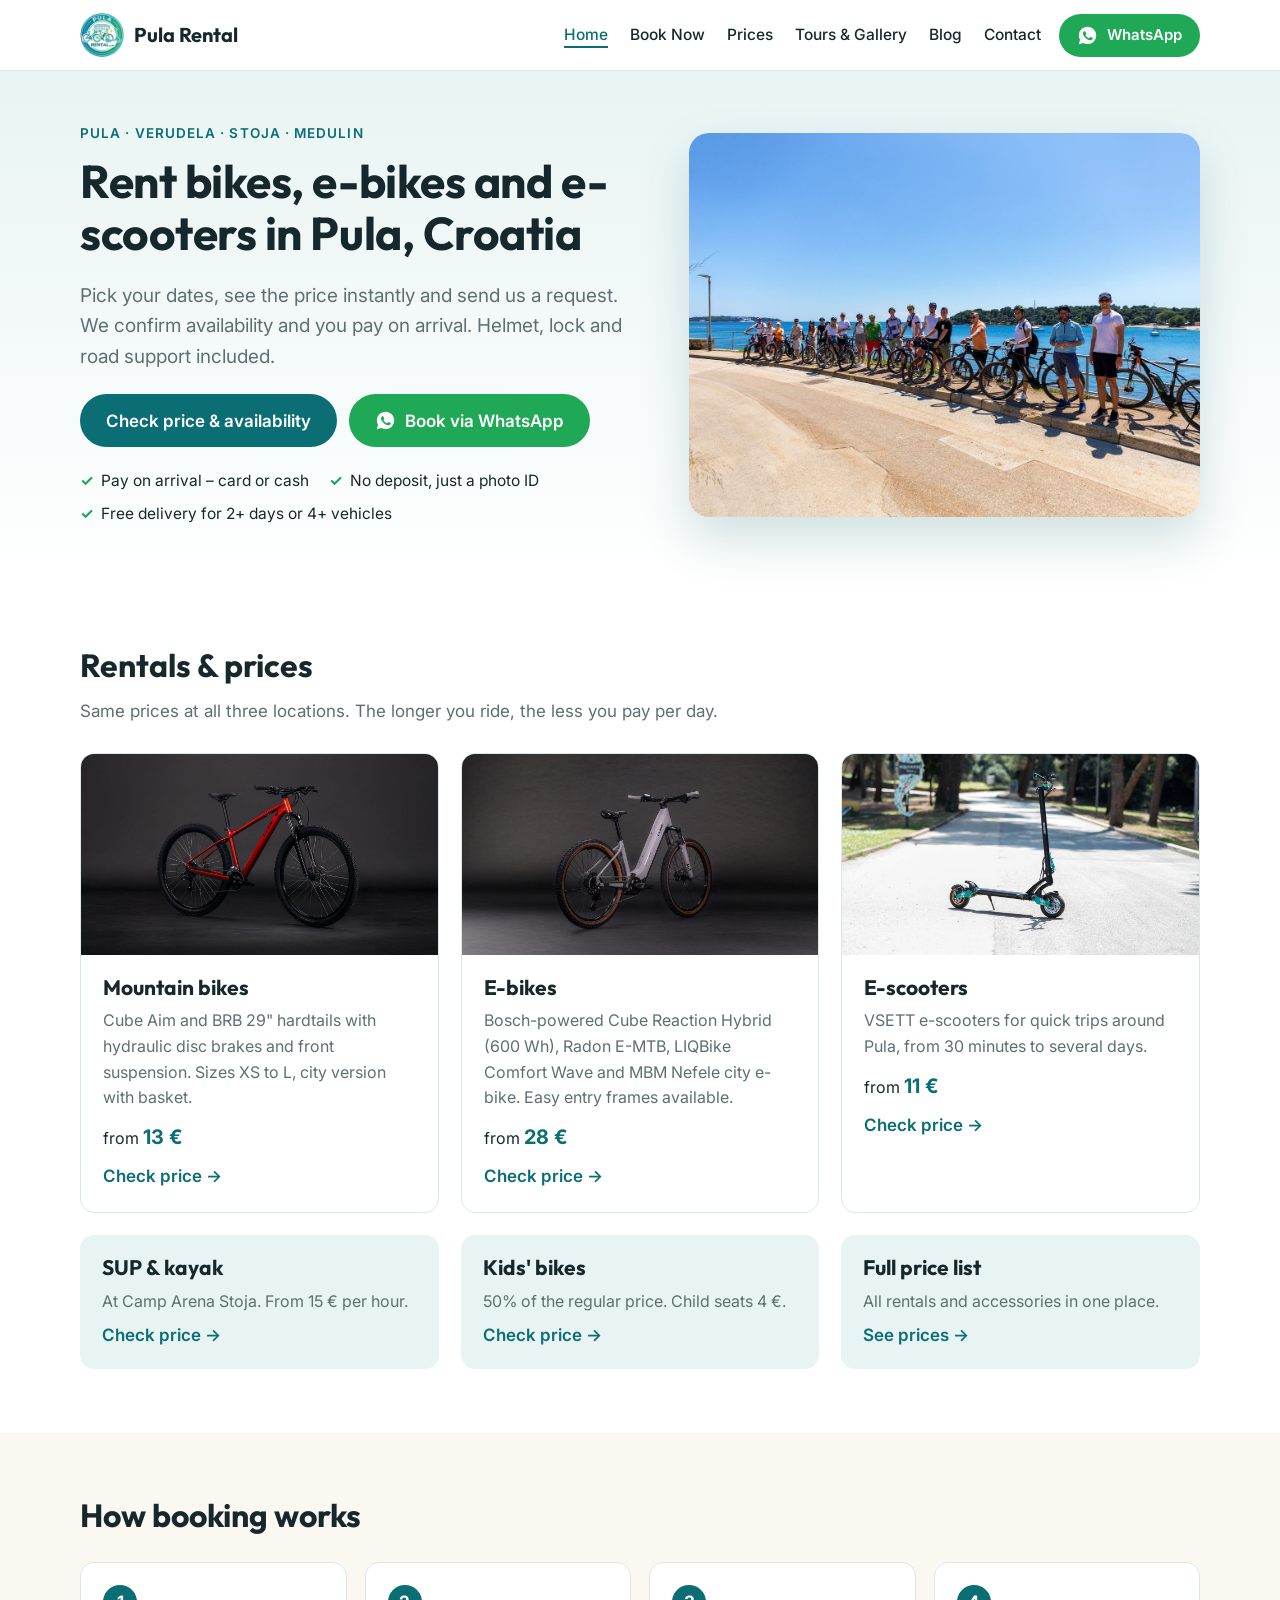
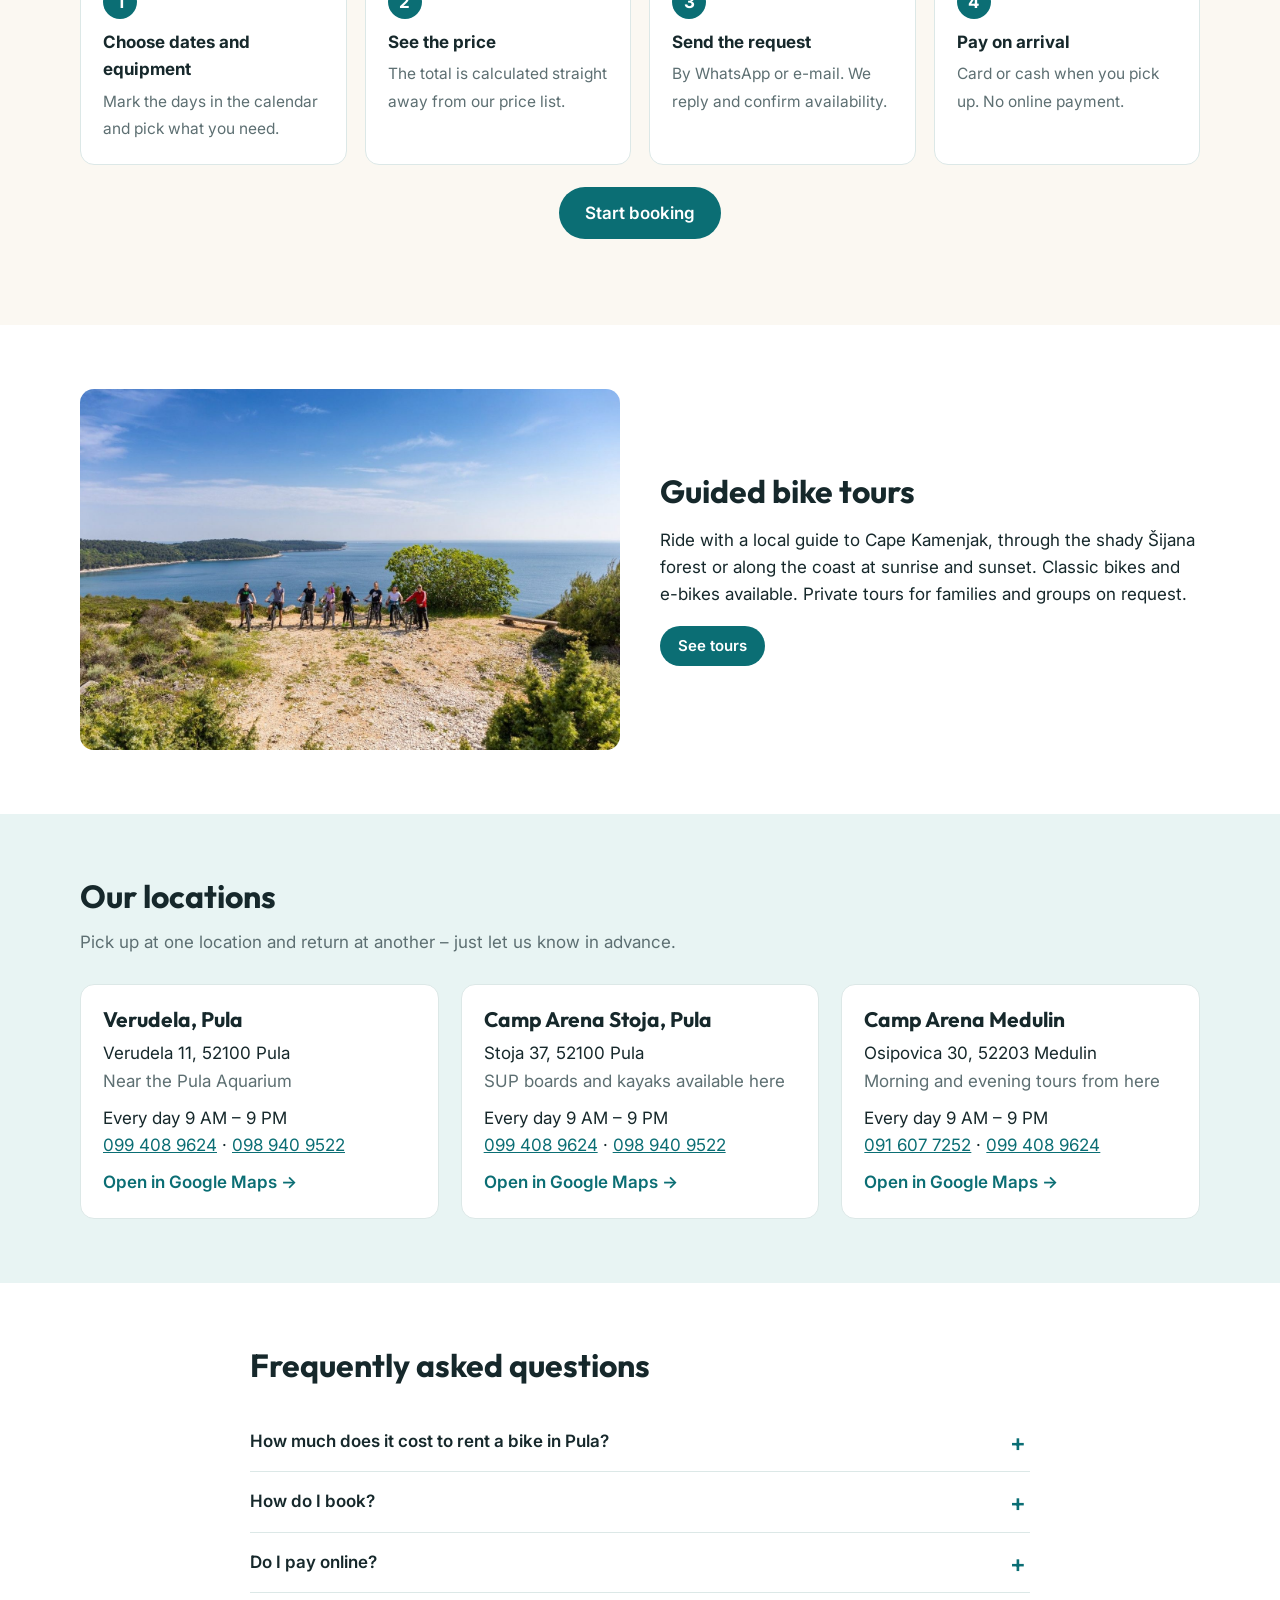
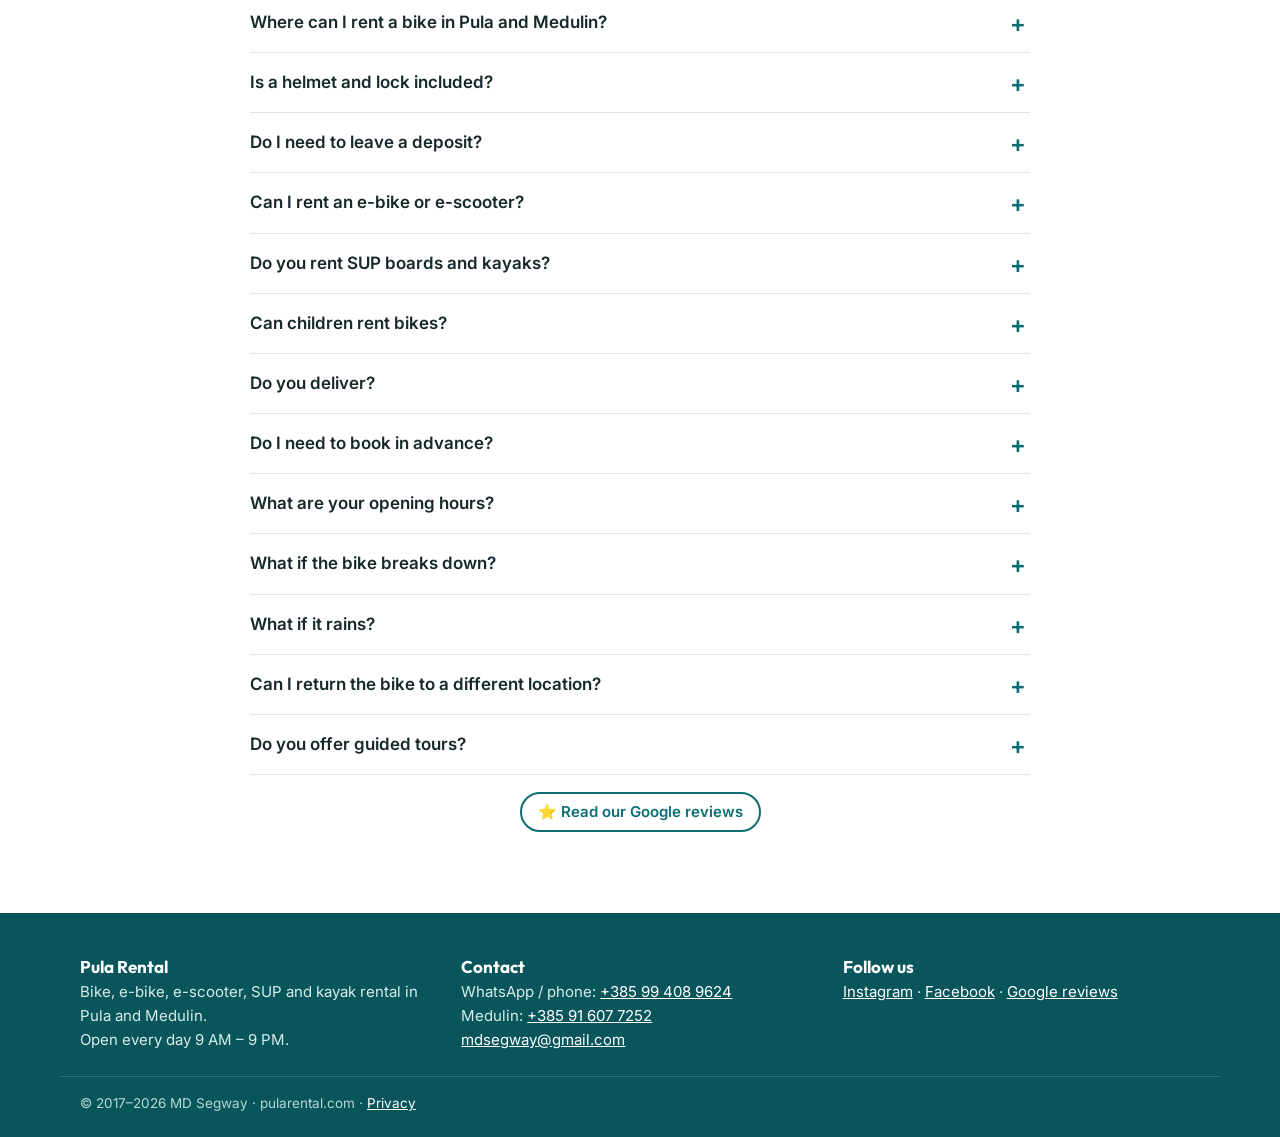
==== index.html @ 29b8f07a "Nova statična stranica pularental.com s kalendarom i upitom za rezervaciju Co-Authored-By: Claude Op" ====
<!doctype html>
<html lang="en">
<head>
<meta charset="utf-8">
<meta name="viewport" content="width=device-width, initial-scale=1">
<title>Bike, E-Bike &amp; Scooter Rental Pula &amp; Medulin | Pula Rental</title>
<meta name="description" content="Rent bikes, e-bikes, e-scooters, SUP boards and kayaks in Pula and Medulin. Check the price online, pay on arrival. Helmet and lock included. Verudela, Camp Stoja, Camp Arena Medulin.">
<link rel="canonical" href="https://www.pularental.com/">
<meta property="og:type" content="website">
<meta property="og:title" content="Bike, E-Bike &amp; Scooter Rental Pula &amp; Medulin | Pula Rental">
<meta property="og:description" content="Rent bikes, e-bikes, e-scooters, SUP boards and kayaks in Pula and Medulin. Check the price online, pay on arrival. Helmet and lock included. Verudela, Camp Stoja, Camp Arena Medulin.">
<meta property="og:url" content="https://www.pularental.com/">
<meta property="og:image" content="https://www.pularental.com/i/og.jpg">
<meta name="theme-color" content="#0b6e74">
<link rel="icon" type="image/png" href="/favicon.png">
<link rel="apple-touch-icon" href="/apple-touch-icon.png">
<link rel="preconnect" href="https://fonts.googleapis.com">
<link rel="preconnect" href="https://fonts.gstatic.com" crossorigin>
<link href="https://fonts.googleapis.com/css2?family=Outfit:wght@500;600;700&family=Inter:wght@400;500;600&display=swap" rel="stylesheet">
<link rel="stylesheet" href="/css/site.css">
<script async src="https://www.googletagmanager.com/gtag/js?id=AW-18300638741"></script>
<script>window.dataLayer=window.dataLayer||[];function gtag(){dataLayer.push(arguments);}gtag('js',new Date());gtag('config','AW-18300638741');</script>
<script type="application/ld+json">{"@context": "https://schema.org", "@graph": [{"@type": "Organization", "@id": "https://www.pularental.com/#org", "name": "Pula Rental (MD Segway)", "url": "https://www.pularental.com/", "logo": "https://www.pularental.com/i/logo.png", "email": "mdsegway@gmail.com", "telephone": "+385994089624", "sameAs": ["https://www.instagram.com/mdsegway", "https://www.facebook.com/share/1E3GsqCAwR/"]}, {"@type": "BikeStore", "@id": "https://www.pularental.com/#verudela", "name": "Pula Rental – Verudela, Pula", "url": "https://www.pularental.com/contact", "image": "https://www.pularental.com/i/hero.jpg", "telephone": "+385994089624", "email": "mdsegway@gmail.com", "priceRange": "€", "address": {"@type": "PostalAddress", "streetAddress": "Verudela 11", "addressLocality": "Pula", "postalCode": "52100", "addressCountry": "HR"}, "openingHoursSpecification": [{"@type": "OpeningHoursSpecification", "dayOfWeek": ["Monday", "Tuesday", "Wednesday", "Thursday", "Friday", "Saturday", "Sunday"], "opens": "09:00", "closes": "21:00"}], "parentOrganization": {"@id": "https://www.pularental.com/#org"}}, {"@type": "SportingGoodsStore", "@id": "https://www.pularental.com/#stoja", "name": "Pula Rental – Camp Arena Stoja, Pula", "url": "https://www.pularental.com/contact", "image": "https://www.pularental.com/i/hero.jpg", "telephone": "+385994089624", "email": "mdsegway@gmail.com", "priceRange": "€", "address": {"@type": "PostalAddress", "streetAddress": "Stoja 37", "addressLocality": "Pula", "postalCode": "52100", "addressCountry": "HR"}, "openingHoursSpecification": [{"@type": "OpeningHoursSpecification", "dayOfWeek": ["Monday", "Tuesday", "Wednesday", "Thursday", "Friday", "Saturday", "Sunday"], "opens": "09:00", "closes": "21:00"}], "parentOrganization": {"@id": "https://www.pularental.com/#org"}}, {"@type": "BikeStore", "@id": "https://www.pularental.com/#medulin", "name": "Pula Rental – Camp Arena Medulin", "url": "https://www.pularental.com/contact", "image": "https://www.pularental.com/i/hero.jpg", "telephone": "+385916077252", "email": "mdsegway@gmail.com", "priceRange": "€", "address": {"@type": "PostalAddress", "streetAddress": "Osipovica 30", "addressLocality": "Medulin", "postalCode": "52203", "addressCountry": "HR"}, "openingHoursSpecification": [{"@type": "OpeningHoursSpecification", "dayOfWeek": ["Monday", "Tuesday", "Wednesday", "Thursday", "Friday", "Saturday", "Sunday"], "opens": "09:00", "closes": "21:00"}], "parentOrganization": {"@id": "https://www.pularental.com/#org"}}, {"@type": "FAQPage", "mainEntity": [{"@type": "Question", "name": "How much does it cost to rent a bike in Pula?", "acceptedAnswer": {"@type": "Answer", "text": "A regular bike costs 15 € for 3 hours or 22 € for one day. Multi-day rentals are cheaper per day: 17 € per day for 2 days, 15 € per day for 3 days and 13 € per day for 4 or more days. E-bikes start at 33 € for 3 hours or 39 € per day, e-scooters at 11 € for 30 minutes or 34 € per day. Children's bikes are 50% of the regular price."}}, {"@type": "Question", "name": "How do I book?", "acceptedAnswer": {"@type": "Answer", "text": "Choose the dates and what you want to rent on the Book Now page. You will see the price straight away. Send us the request by WhatsApp or e-mail and we confirm availability. You pay when you pick up the equipment."}}, {"@type": "Question", "name": "Do I pay online?", "acceptedAnswer": {"@type": "Answer", "text": "No. There is no online payment. You pay on arrival, by card (Mastercard, Visa) or in cash."}}, {"@type": "Question", "name": "Where can I rent a bike in Pula and Medulin?", "acceptedAnswer": {"@type": "Answer", "text": "We have three locations: Verudela (near the Aquarium) and Camp Arena Stoja in Pula, and Camp Arena Medulin in Medulin."}}, {"@type": "Question", "name": "Is a helmet and lock included?", "acceptedAnswer": {"@type": "Answer", "text": "Yes. Every rental includes a helmet and a lock free of charge."}}, {"@type": "Question", "name": "Do I need to leave a deposit?", "acceptedAnswer": {"@type": "Answer", "text": "No deposit is required. You only need to show a valid photo ID (identity card, passport or driver's licence) when you pick up your rental."}}, {"@type": "Question", "name": "Can I rent an e-bike or e-scooter?", "acceptedAnswer": {"@type": "Answer", "text": "Yes, e-bikes and e-scooters are available at all three locations. E-bikes are perfect for longer rides to Cape Kamenjak or along the Medulin coast."}}, {"@type": "Question", "name": "Do you rent SUP boards and kayaks?", "acceptedAnswer": {"@type": "Answer", "text": "Yes, SUP boards and kayaks are available at Camp Arena Stoja in Pula."}}, {"@type": "Question", "name": "Can children rent bikes?", "acceptedAnswer": {"@type": "Answer", "text": "Yes. Children's bikes are 50% of the regular price, and child seats are available for 4 €."}}, {"@type": "Question", "name": "Do you deliver?", "acceptedAnswer": {"@type": "Answer", "text": "Delivery is free for bike and e-scooter rentals of 2 or more days, or for bookings of 4 or more vehicles. Mention your accommodation in the request."}}, {"@type": "Question", "name": "Do I need to book in advance?", "acceptedAnswer": {"@type": "Answer", "text": "Walk-ins are welcome, but in July and August we recommend sending a request in advance so we can keep the equipment for you."}}, {"@type": "Question", "name": "What are your opening hours?", "acceptedAnswer": {"@type": "Answer", "text": "We are open every day from 9 AM to 9 PM at all locations."}}, {"@type": "Question", "name": "What if the bike breaks down?", "acceptedAnswer": {"@type": "Answer", "text": "We provide free support on the road. Call us and we will repair or replace your bike as quickly as possible anywhere in the Pula and Medulin area."}}, {"@type": "Question", "name": "What if it rains?", "acceptedAnswer": {"@type": "Answer", "text": "You can reschedule or cancel free of charge if the weather makes riding unsafe."}}, {"@type": "Question", "name": "Can I return the bike to a different location?", "acceptedAnswer": {"@type": "Answer", "text": "Yes. You can pick up at Verudela and return at Camp Stoja or Camp Arena Medulin – just let us know in advance."}}, {"@type": "Question", "name": "Do you offer guided tours?", "acceptedAnswer": {"@type": "Answer", "text": "Yes. We run guided tours from Verudela to Cape Kamenjak and to the Šijana forest, plus sunrise and sunset rides. Private tours for families and groups are available on request."}}]}]}</script>

</head>
<body>
<header class="top">
  <div class="wrap bar">
    <a class="brand" href="/" aria-label="Pula Rental home"><img src="/i/logo-192.png" alt="Pula Rental logo" width="44" height="44"><span>Pula Rental</span></a>
    <nav class="nav" aria-label="Main"><a href="/" aria-current=page>Home</a><a href="/book-now">Book Now</a><a href="/prices">Prices</a><a href="/toursgallery">Tours & Gallery</a><a href="/blog-list">Blog</a><a href="/contact">Contact</a></nav>
    <a class="btn btn-wa btn-sm hide-sm" href="https://wa.me/385994089624" target="_blank" rel="noopener"><svg viewBox="0 0 24 24" fill="currentColor" aria-hidden="true"><path d="M12.04 2C6.58 2 2.13 6.45 2.13 11.91c0 1.75.46 3.45 1.32 4.95L2.05 22l5.25-1.38a9.9 9.9 0 0 0 4.74 1.21c5.46 0 9.91-4.45 9.91-9.91C21.95 6.45 17.5 2 12.04 2Zm5.8 14.13c-.24.68-1.42 1.3-1.95 1.34-.5.05-.97.23-3.27-.68-2.77-1.09-4.52-3.92-4.66-4.1-.13-.18-1.11-1.48-1.11-2.83 0-1.35.71-2.01.96-2.29.25-.27.55-.34.73-.34l.52.01c.17 0 .39-.06.61.47.24.56.79 1.92.86 2.06.07.14.11.3.02.48-.09.18-.14.3-.27.46-.14.16-.29.36-.41.48-.14.14-.28.29-.12.56.16.27.71 1.17 1.52 1.9 1.05.94 1.93 1.23 2.2 1.37.27.14.43.11.59-.07.16-.18.68-.79.86-1.06.18-.27.36-.23.61-.14.25.09 1.59.75 1.86.89.27.14.45.2.52.32.07.11.07.66-.17 1.34Z"/></svg>WhatsApp</a>
    <button class="menu" aria-label="Open menu" aria-expanded="false" onclick="document.body.classList.toggle('nav-open');this.setAttribute('aria-expanded',document.body.classList.contains('nav-open'))"><span></span><span></span><span></span></button>
  </div>
</header>
<main>

<section class="hero">
  <div class="wrap hero-g">
    <div>
      <p class="eyebrow">Pula · Verudela · Stoja · Medulin</p>
      <h1>Rent bikes, e-bikes and e-scooters in Pula, Croatia</h1>
      <p class="lead">Pick your dates, see the price instantly and send us a request. We confirm availability and you pay on arrival. Helmet, lock and road support included.</p>
      <div class="cta">
  <a class="btn btn-main" href="/book-now">Check price &amp; availability</a>
  <a class="btn btn-wa" href="https://wa.me/385994089624" target="_blank" rel="noopener"><svg viewBox="0 0 24 24" fill="currentColor" aria-hidden="true"><path d="M12.04 2C6.58 2 2.13 6.45 2.13 11.91c0 1.75.46 3.45 1.32 4.95L2.05 22l5.25-1.38a9.9 9.9 0 0 0 4.74 1.21c5.46 0 9.91-4.45 9.91-9.91C21.95 6.45 17.5 2 12.04 2Zm5.8 14.13c-.24.68-1.42 1.3-1.95 1.34-.5.05-.97.23-3.27-.68-2.77-1.09-4.52-3.92-4.66-4.1-.13-.18-1.11-1.48-1.11-2.83 0-1.35.71-2.01.96-2.29.25-.27.55-.34.73-.34l.52.01c.17 0 .39-.06.61.47.24.56.79 1.92.86 2.06.07.14.11.3.02.48-.09.18-.14.3-.27.46-.14.16-.29.36-.41.48-.14.14-.28.29-.12.56.16.27.71 1.17 1.52 1.9 1.05.94 1.93 1.23 2.2 1.37.27.14.43.11.59-.07.16-.18.68-.79.86-1.06.18-.27.36-.23.61-.14.25.09 1.59.75 1.86.89.27.14.45.2.52.32.07.11.07.66-.17 1.34Z"/></svg>Book via WhatsApp</a>
</div>
      <ul class="ticks"><li>Pay on arrival – card or cash</li><li>No deposit, just a photo ID</li><li>Free delivery for 2+ days or 4+ vehicles</li></ul>
    </div>
    <div class="hero-img"><img src="/i/hero.jpg" alt="Group of cyclists with rental bikes on the coast near Pula" width="1400" height="933" fetchpriority="high"></div>
  </div>
</section>

<section>
  <div class="wrap">
    <div class="sh"><h2>Rentals &amp; prices</h2><p>Same prices at all three locations. The longer you ride, the less you pay per day.</p></div>
    <div class="cards3"><article class="card">
  <img src="/i/mtb-red.jpg" alt="Mountain bikes for rent in Pula" loading="lazy" width="800" height="450">
  <div class="card-b"><h3>Mountain bikes</h3><p>Cube Aim and BRB 29" hardtails with hydraulic disc brakes and front suspension. Sizes XS to L, city version with basket.</p>
  <p class="from">from <b>13 €</b></p>
  <a class="link" href="/book-now?i=bike">Check price →</a></div>
</article><article class="card">
  <img src="/i/ebike-easy.jpg" alt="E-bikes for rent in Pula" loading="lazy" width="800" height="450">
  <div class="card-b"><h3>E-bikes</h3><p>Bosch-powered Cube Reaction Hybrid (600 Wh), Radon E-MTB, LIQBike Comfort Wave and MBM Nefele city e-bike. Easy entry frames available.</p>
  <p class="from">from <b>28 €</b></p>
  <a class="link" href="/book-now?i=ebike">Check price →</a></div>
</article><article class="card">
  <img src="/i/escooter.jpg" alt="E-scooters for rent in Pula" loading="lazy" width="800" height="450">
  <div class="card-b"><h3>E-scooters</h3><p>VSETT e-scooters for quick trips around Pula, from 30 minutes to several days.</p>
  <p class="from">from <b>11 €</b></p>
  <a class="link" href="/book-now?i=escooter">Check price →</a></div>
</article></div>
    <div class="sub-row">
      <div class="mini"><h3>SUP &amp; kayak</h3><p>At Camp Arena Stoja. From 15 € per hour.</p><a class="link" href="/book-now?i=sup">Check price →</a></div>
      <div class="mini"><h3>Kids' bikes</h3><p>50% of the regular price. Child seats 4 €.</p><a class="link" href="/book-now?i=kids">Check price →</a></div>
      <div class="mini"><h3>Full price list</h3><p>All rentals and accessories in one place.</p><a class="link" href="/prices">See prices →</a></div>
    </div>
  </div>
</section>

<section class="how">
  <div class="wrap">
    <div class="sh"><h2>How booking works</h2></div>
    <ol class="steps">
      <li><b>Choose dates and equipment</b><span>Mark the days in the calendar and pick what you need.</span></li>
      <li><b>See the price</b><span>The total is calculated straight away from our price list.</span></li>
      <li><b>Send the request</b><span>By WhatsApp or e-mail. We reply and confirm availability.</span></li>
      <li><b>Pay on arrival</b><span>Card or cash when you pick up. No online payment.</span></li>
    </ol>
    <div class="cta center"><a class="btn btn-main" href="/book-now">Start booking</a></div>
  </div>
</section>

<section>
  <div class="wrap tours-teaser">
    <div><img src="/i/kamenjak-group.jpg" alt="Guided bike tour group at Cape Kamenjak" loading="lazy" width="1400" height="933"></div>
    <div>
      <h2>Guided bike tours</h2>
      <p>Ride with a local guide to Cape Kamenjak, through the shady Šijana forest or along the coast at sunrise and sunset. Classic bikes and e-bikes available. Private tours for families and groups on request.</p>
      <a class="btn btn-main btn-sm" href="/toursgallery">See tours</a>
    </div>
  </div>
</section>

<section class="locs-s">
  <div class="wrap">
    <div class="sh"><h2>Our locations</h2><p>Pick up at one location and return at another – just let us know in advance.</p></div>
    <div class="locs"><div class="loc">
  <h3>Verudela, Pula</h3><p>Verudela 11, 52100 Pula<br><span class="muted">Near the Pula Aquarium</span></p>
  <p>Every day 9 AM – 9 PM<br><a href="tel:+385994089624">099 408 9624</a> · <a href="tel:+385989409522">098 940 9522</a></p>
  <a class="link" href="https://www.google.com/maps/search/?api=1&query=Verudela+11+Pula" target="_blank" rel="noopener">Open in Google Maps →</a>
</div><div class="loc">
  <h3>Camp Arena Stoja, Pula</h3><p>Stoja 37, 52100 Pula<br><span class="muted">SUP boards and kayaks available here</span></p>
  <p>Every day 9 AM – 9 PM<br><a href="tel:+385994089624">099 408 9624</a> · <a href="tel:+385989409522">098 940 9522</a></p>
  <a class="link" href="https://www.google.com/maps/search/?api=1&query=Camp+Arena+Stoja+Pula" target="_blank" rel="noopener">Open in Google Maps →</a>
</div><div class="loc">
  <h3>Camp Arena Medulin</h3><p>Osipovica 30, 52203 Medulin<br><span class="muted">Morning and evening tours from here</span></p>
  <p>Every day 9 AM – 9 PM<br><a href="tel:+385916077252">091 607 7252</a> · <a href="tel:+385994089624">099 408 9624</a></p>
  <a class="link" href="https://www.google.com/maps/search/?api=1&query=Camp+Arena+Medulin+Osipovica+30" target="_blank" rel="noopener">Open in Google Maps →</a>
</div></div>
  </div>
</section>

<section>
  <div class="wrap narrow">
    <div class="sh"><h2>Frequently asked questions</h2></div>
    <div class="faq"><details><summary>How much does it cost to rent a bike in Pula?</summary><p>A regular bike costs 15 € for 3 hours or 22 € for one day. Multi-day rentals are cheaper per day: 17 € per day for 2 days, 15 € per day for 3 days and 13 € per day for 4 or more days. E-bikes start at 33 € for 3 hours or 39 € per day, e-scooters at 11 € for 30 minutes or 34 € per day. Children's bikes are 50% of the regular price.</p></details><details><summary>How do I book?</summary><p>Choose the dates and what you want to rent on the <a href="/book-now">Book Now</a> page. You will see the price straight away. Send us the request by WhatsApp or e-mail and we confirm availability. You pay when you pick up the equipment.</p></details><details><summary>Do I pay online?</summary><p>No. There is no online payment. You pay on arrival, by card (Mastercard, Visa) or in cash.</p></details><details><summary>Where can I rent a bike in Pula and Medulin?</summary><p>We have three locations: Verudela (near the Aquarium) and Camp Arena Stoja in Pula, and Camp Arena Medulin in Medulin.</p></details><details><summary>Is a helmet and lock included?</summary><p>Yes. Every rental includes a helmet and a lock free of charge.</p></details><details><summary>Do I need to leave a deposit?</summary><p>No deposit is required. You only need to show a valid photo ID (identity card, passport or driver's licence) when you pick up your rental.</p></details><details><summary>Can I rent an e-bike or e-scooter?</summary><p>Yes, e-bikes and e-scooters are available at all three locations. E-bikes are perfect for longer rides to Cape Kamenjak or along the Medulin coast.</p></details><details><summary>Do you rent SUP boards and kayaks?</summary><p>Yes, SUP boards and kayaks are available at Camp Arena Stoja in Pula.</p></details><details><summary>Can children rent bikes?</summary><p>Yes. Children's bikes are 50% of the regular price, and child seats are available for 4 €.</p></details><details><summary>Do you deliver?</summary><p>Delivery is free for bike and e-scooter rentals of 2 or more days, or for bookings of 4 or more vehicles. Mention your accommodation in the request.</p></details><details><summary>Do I need to book in advance?</summary><p>Walk-ins are welcome, but in July and August we recommend sending a request in advance so we can keep the equipment for you.</p></details><details><summary>What are your opening hours?</summary><p>We are open every day from 9 AM to 9 PM at all locations.</p></details><details><summary>What if the bike breaks down?</summary><p>We provide free support on the road. Call us and we will repair or replace your bike as quickly as possible anywhere in the Pula and Medulin area.</p></details><details><summary>What if it rains?</summary><p>You can reschedule or cancel free of charge if the weather makes riding unsafe.</p></details><details><summary>Can I return the bike to a different location?</summary><p>Yes. You can pick up at Verudela and return at Camp Stoja or Camp Arena Medulin – just let us know in advance.</p></details><details><summary>Do you offer guided tours?</summary><p>Yes. We run guided tours from Verudela to Cape Kamenjak and to the Šijana forest, plus sunrise and sunset rides. Private tours for families and groups are available on request.</p></details></div>
    <p class="center"><a class="btn btn-ghost btn-sm" href="https://g.page/r/CVAbX9tgbK7REBM/review" target="_blank" rel="noopener">⭐ Read our Google reviews</a></p>
  </div>
</section>

</main>
<footer class="foot">
  <div class="wrap foot-grid">
    <div>
      <strong>Pula Rental</strong><br>Bike, e-bike, e-scooter, SUP and kayak rental in Pula and Medulin.<br>
      Open every day 9 AM – 9 PM.
    </div>
    <div>
      <strong>Contact</strong><br>
      WhatsApp / phone: <a href="tel:+385994089624">+385 99 408 9624</a><br>
      Medulin: <a href="tel:+385916077252">+385 91 607 7252</a><br>
      <a href="mailto:mdsegway@gmail.com">mdsegway@gmail.com</a>
    </div>
    <div>
      <strong>Follow us</strong><br>
      <a href="https://www.instagram.com/mdsegway" target="_blank" rel="noopener">Instagram</a> ·
      <a href="https://www.facebook.com/share/1E3GsqCAwR/" target="_blank" rel="noopener">Facebook</a> ·
      <a href="https://g.page/r/CVAbX9tgbK7REBM/review" target="_blank" rel="noopener">Google reviews</a>
    </div>
  </div>
  <div class="wrap copy">© 2017–2026 MD Segway · pularental.com · <a href="/privacy">Privacy</a></div>
</footer>
<div class="mbar">
  <a class="btn btn-wa" href="https://wa.me/385994089624" target="_blank" rel="noopener"><svg viewBox="0 0 24 24" fill="currentColor" aria-hidden="true"><path d="M12.04 2C6.58 2 2.13 6.45 2.13 11.91c0 1.75.46 3.45 1.32 4.95L2.05 22l5.25-1.38a9.9 9.9 0 0 0 4.74 1.21c5.46 0 9.91-4.45 9.91-9.91C21.95 6.45 17.5 2 12.04 2Zm5.8 14.13c-.24.68-1.42 1.3-1.95 1.34-.5.05-.97.23-3.27-.68-2.77-1.09-4.52-3.92-4.66-4.1-.13-.18-1.11-1.48-1.11-2.83 0-1.35.71-2.01.96-2.29.25-.27.55-.34.73-.34l.52.01c.17 0 .39-.06.61.47.24.56.79 1.92.86 2.06.07.14.11.3.02.48-.09.18-.14.3-.27.46-.14.16-.29.36-.41.48-.14.14-.28.29-.12.56.16.27.71 1.17 1.52 1.9 1.05.94 1.93 1.23 2.2 1.37.27.14.43.11.59-.07.16-.18.68-.79.86-1.06.18-.27.36-.23.61-.14.25.09 1.59.75 1.86.89.27.14.45.2.52.32.07.11.07.66-.17 1.34Z"/></svg>WhatsApp</a>
  <a class="btn btn-main" href="/book-now">Check price</a>
</div>
</body>
</html>
---- css/site.css ----
:root{
  --teal:#0b6e74; --teal2:#08565b; --sea:#e8f4f3; --sand:#fbf8f2; --ink:#16282b; --mut:#5d6f72;
  --line:#dce8e7; --wa:#1fa855; --wa2:#178a45; --acc:#f2a33a; --white:#fff; --r:14px;
}
*{box-sizing:border-box}
[hidden]{display:none!important}
html{scroll-behavior:smooth}
body{margin:0;font-family:Inter,system-ui,-apple-system,"Segoe UI",sans-serif;font-size:17px;line-height:1.6;color:var(--ink);background:var(--white)}
img{max-width:100%;height:auto;display:block}
a{color:var(--teal)}
h1,h2,h3{font-family:Outfit,Inter,sans-serif;line-height:1.15;margin:0 0 .45em;color:var(--ink)}
h1{font-size:46px;letter-spacing:-.01em}
h2{font-size:32px}
h3{font-size:21px}
.wrap{max-width:1160px;margin:0 auto;padding:0 20px}
.narrow{max-width:820px}
.muted{color:var(--mut)}
.center{text-align:center;justify-content:center}
section{padding:64px 0}

/* header */
.top{position:sticky;top:0;z-index:40;background:rgba(255,255,255,.96);backdrop-filter:blur(8px);border-bottom:1px solid var(--line)}
.bar{display:flex;align-items:center;gap:18px;height:70px}
.brand{display:flex;align-items:center;gap:10px;text-decoration:none;color:var(--ink);font-family:Outfit,sans-serif;font-weight:700;font-size:20px;margin-right:auto}
.brand img{width:44px;height:44px}
.nav{display:flex;gap:22px}
.nav a{text-decoration:none;color:var(--ink);font-weight:500;font-size:15.5px}
.nav a:hover,.nav a[aria-current]{color:var(--teal)}
.nav a[aria-current]{text-decoration:underline;text-underline-offset:6px;text-decoration-thickness:2px}
.menu{display:none;background:none;border:0;padding:8px;cursor:pointer}
.menu span{display:block;width:24px;height:2px;background:var(--ink);margin:5px 0;border-radius:2px}

/* buttons */
.btn{display:inline-flex;align-items:center;justify-content:center;gap:9px;font:600 17px/1.2 Inter,sans-serif;text-decoration:none;border-radius:999px;padding:14px 24px;border:2px solid transparent;cursor:pointer;transition:background .15s,transform .1s}
.btn:active{transform:translateY(1px)}
.btn svg{width:21px;height:21px;flex:none}
.btn-main{background:var(--teal);color:#fff}.btn-main:hover{background:var(--teal2)}
.btn-wa{background:var(--wa);color:#fff}.btn-wa:hover{background:var(--wa2)}
.btn-ghost{background:#fff;color:var(--teal);border-color:var(--teal)}.btn-ghost:hover{background:var(--sea)}
.btn-sm{padding:9px 16px;font-size:15px}
.btn[disabled]{opacity:.6;cursor:default}
.wide{width:100%;margin-top:10px}
.cta{display:flex;flex-wrap:wrap;gap:12px;margin:22px 0}
.link{font-weight:600;text-decoration:none}
.link:hover{text-decoration:underline}

/* hero */
.hero{background:linear-gradient(180deg,var(--sea),#fff);padding:52px 0 56px}
.hero-g{display:grid;grid-template-columns:1.05fr .95fr;gap:44px;align-items:center}
.eyebrow{font-weight:600;color:var(--teal);text-transform:uppercase;letter-spacing:.08em;font-size:13.5px;margin:0 0 10px}
.lead{font-size:19px;color:var(--mut);max-width:36em;margin:0}
.hero-img{border-radius:20px;overflow:hidden;box-shadow:0 22px 50px rgba(8,86,91,.18);aspect-ratio:4/3}
.hero-img img{width:100%;height:100%;object-fit:cover}
.ticks{list-style:none;padding:0;margin:0;display:flex;flex-wrap:wrap;gap:8px 20px;color:var(--ink);font-size:15.5px}
.ticks li::before{content:"✓";color:var(--wa);font-weight:700;margin-right:7px}

/* sections */
.sh{max-width:44em;margin-bottom:28px}
.sh p{color:var(--mut);margin:0}
.cards3{display:grid;grid-template-columns:repeat(3,1fr);gap:22px}
.card{border:1px solid var(--line);border-radius:var(--r);overflow:hidden;background:#fff;display:flex;flex-direction:column}
.card img{aspect-ratio:16/9;object-fit:cover;width:100%;height:auto;background:#1c1c1c}
.card-b{padding:20px 22px 22px}
.card-b p{margin:0 0 10px;color:var(--mut);font-size:16px}
.from{color:var(--ink)!important}
.from b{font-size:20px;color:var(--teal)}
.sub-row{display:grid;grid-template-columns:repeat(3,1fr);gap:22px;margin-top:22px}
.mini{background:var(--sea);border-radius:var(--r);padding:20px 22px}
.mini p{margin:0 0 8px;color:var(--mut);font-size:16px}
.how{background:var(--sand)}
.steps{list-style:none;counter-reset:s;padding:0;margin:0;display:grid;grid-template-columns:repeat(4,1fr);gap:18px}
.steps li{counter-increment:s;background:#fff;border:1px solid var(--line);border-radius:var(--r);padding:22px}
.steps li::before{content:counter(s);display:grid;place-items:center;width:34px;height:34px;border-radius:50%;background:var(--teal);color:#fff;font-weight:700;margin-bottom:10px}
.steps b{display:block;margin-bottom:4px}
.steps span{color:var(--mut);font-size:15.5px}
.tours-teaser{display:grid;grid-template-columns:1fr 1fr;gap:40px;align-items:center}
.tours-teaser img{border-radius:var(--r)}
.locs-s{background:var(--sea)}
.locs{display:grid;grid-template-columns:repeat(3,1fr);gap:22px}
.loc{background:#fff;border-radius:var(--r);padding:22px;border:1px solid var(--line)}
.loc p{margin:0 0 10px}
.faq details{border-bottom:1px solid var(--line);padding:4px 0}
.faq summary{cursor:pointer;font-weight:600;padding:12px 0;list-style:none;position:relative;padding-right:30px}
.faq summary::-webkit-details-marker{display:none}
.faq summary::after{content:"+";position:absolute;right:4px;top:8px;font-size:24px;color:var(--teal)}
.faq details[open] summary::after{content:"−"}
.faq p{margin:0 0 14px;color:var(--mut)}

/* page header */
.page-h{background:linear-gradient(180deg,var(--sea),#fff);padding:46px 0 28px}
.page-h h1{font-size:40px}

/* prices */
.pgrid{display:grid;grid-template-columns:repeat(3,1fr);gap:22px}
.pblock{border:1px solid var(--line);border-radius:var(--r);padding:22px}
.pblock h2{font-size:23px}
.pt{width:100%;border-collapse:collapse;margin:6px 0 12px;font-size:16px}
.pt td{padding:8px 0;border-bottom:1px solid var(--line)}
.pt td:last-child{text-align:right;font-weight:600;white-space:nowrap}
.per{font-weight:400;color:var(--mut);font-size:14px}

/* tours */
.tours{display:grid;gap:30px}
.tour{display:grid;grid-template-columns:1.1fr .9fr;gap:32px;align-items:center}
.tour img{border-radius:var(--r);aspect-ratio:16/9;object-fit:cover;width:100%}
.tour:nth-child(even) img{order:2}
.gal-s{background:var(--sand)}
.gal{display:grid;grid-template-columns:repeat(4,1fr);gap:12px}
.gal figure{margin:0;border-radius:12px;overflow:hidden;aspect-ratio:4/3}
.gal img{width:100%;height:100%;object-fit:cover}

/* booking */
.bk-s{padding-top:8px}
.bk{display:grid;grid-template-columns:1fr 360px;gap:28px;align-items:start}
.tabs{display:inline-flex;background:var(--sea);border-radius:999px;padding:4px;margin-bottom:18px}
.tab{border:0;background:none;font:600 15.5px Inter,sans-serif;padding:9px 18px;border-radius:999px;cursor:pointer;color:var(--ink)}
.tab.on{background:#fff;color:var(--teal);box-shadow:0 1px 4px rgba(0,0,0,.08)}
.step{border:1px solid var(--line);border-radius:var(--r);padding:20px 22px;margin:0 0 18px;min-width:0}
.step legend{font-family:Outfit,sans-serif;font-weight:600;font-size:20px;padding:0 6px;display:flex;align-items:center;gap:10px}
.step legend span{display:grid;place-items:center;width:28px;height:28px;border-radius:50%;background:var(--teal);color:#fff;font-size:15px}
.step legend b{font-weight:600}
.hint{color:var(--mut);font-size:15px;margin:4px 0 12px}
select,input,textarea{font:inherit;font-size:16px;width:100%;padding:11px 12px;border:1px solid #c9d8d6;border-radius:10px;background:#fff;color:var(--ink)}
select:focus,input:focus,textarea:focus{outline:2px solid var(--teal);outline-offset:1px}
label{display:block;font-weight:500;font-size:15px;margin-bottom:12px}
label input,label textarea{margin-top:5px}
.chk{display:flex;align-items:center;gap:10px;font-weight:500}
.chk input{width:20px;height:20px;margin:0}
.f2{display:grid;grid-template-columns:1fr 1fr;gap:0 16px}
.cal{display:grid;grid-template-columns:1fr 1fr;gap:26px}
.mo-h{display:flex;align-items:center;justify-content:space-between;margin-bottom:8px}
.mo-h b{font-family:Outfit,sans-serif;font-size:18px}
.nav-b{border:1px solid var(--line);background:#fff;width:36px;height:36px;border-radius:50%;font-size:20px;cursor:pointer;color:var(--teal)}
.dw,.dg{display:grid;grid-template-columns:repeat(7,1fr);text-align:center}
.dw span{font-size:12.5px;color:var(--mut);padding:4px 0}
.d{border:0;background:none;font:500 15px Inter,sans-serif;height:40px;cursor:pointer;color:var(--ink);border-radius:8px;margin:1px 0}
.d:hover:not([disabled]){background:var(--sea)}
.d[disabled]{color:#c2cccb;cursor:default}
.d.td{box-shadow:inset 0 0 0 1px var(--teal)}
.d.in{background:#d3ebe9;border-radius:0}
.d.sel{background:var(--teal);color:#fff}
.d.s{border-radius:8px 0 0 8px}.d.e{border-radius:0 8px 8px 0}.d.s:not(.e):last-child,.d.s.e{border-radius:8px}
.dur,.time{display:flex;align-items:center;gap:12px;margin-top:14px}
.dur label,.time label{margin:0;min-width:110px}
.dur select,.time select{max-width:220px}
.items{display:grid;gap:8px}
.row{display:flex;align-items:center;justify-content:space-between;gap:12px;padding:10px 14px;border:1px solid var(--line);border-radius:12px}
.row small{display:block;color:var(--mut);font-size:13.5px}
.row.off{opacity:.45}
.qty{display:flex;align-items:center;gap:6px}
.qty button{width:38px;height:38px;border-radius:50%;border:1px solid var(--teal);background:#fff;color:var(--teal);font-size:20px;line-height:1;cursor:pointer}
.qty button:hover{background:var(--sea)}
.qty output{min-width:26px;text-align:center;font-weight:700;font-size:17px}
.extras{margin-top:14px}
.extras summary{cursor:pointer;font-weight:600;color:var(--teal);margin-bottom:8px}
.tour-opts{display:grid;grid-template-columns:1fr 1fr;gap:8px;margin-bottom:12px}
.topt{display:flex;gap:10px;align-items:center;border:1px solid var(--line);border-radius:12px;padding:12px;margin:0;cursor:pointer}
.topt input{width:18px;height:18px;margin:0}
.bk-sum{position:sticky;top:90px;border:2px solid var(--teal);border-radius:18px;padding:22px;background:#fff}
.bk-sum h2{font-size:22px}
.bk-sum ul{padding-left:18px;margin:6px 0 10px;font-size:15.5px}
.when{font-weight:600;margin:0 0 4px}
.loc-s{font-size:14.5px;color:var(--mut);margin:6px 0 0}
.del{background:#eaf7ee;color:#166b36;border-radius:10px;padding:8px 10px;font-size:14.5px;margin:8px 0 0}
.total{display:flex;justify-content:space-between;align-items:baseline;border-top:1px solid var(--line);margin-top:14px;padding-top:12px}
.total span{font-weight:600}
.total b{font-family:Outfit,sans-serif;font-size:30px;color:var(--teal)}
.pay{font-size:14.5px;color:var(--wa2);font-weight:600;margin:2px 0 6px}
.err{color:#b42318;font-size:15px;margin:6px 0 0;min-height:0}
.err:empty{display:none}
.ok{background:#eaf7ee;color:#166b36;border-radius:10px;padding:10px;font-size:15px}
.fine{font-size:13px;color:var(--mut);margin:12px 0 0}

/* footer */
.foot{background:var(--teal2);color:#d8ecea;padding:40px 0 22px;font-size:15px}
.foot a{color:#fff}
.foot strong{color:#fff;font-family:Outfit,sans-serif;font-size:17px}
.foot-grid{display:grid;grid-template-columns:repeat(3,1fr);gap:24px}
.copy{margin-top:24px;padding-top:16px;border-top:1px solid rgba(255,255,255,.15);font-size:13.5px;color:#b7d7d4}
.mbar{display:none}

@media (max-width:980px){
  .nav{display:none;position:absolute;left:0;right:0;top:70px;background:#fff;flex-direction:column;gap:0;padding:8px 20px 16px;border-bottom:1px solid var(--line);box-shadow:0 12px 24px rgba(0,0,0,.08)}
  .nav a{padding:12px 0;border-bottom:1px solid var(--line);font-size:17px}
  .nav-open .nav{display:flex}
  .menu{display:block}
  .hero-g,.tours-teaser,.tour{grid-template-columns:1fr;gap:26px}
  .tour:nth-child(even) img{order:0}
  .cards3,.sub-row,.locs,.pgrid,.foot-grid{grid-template-columns:1fr 1fr}
  .steps{grid-template-columns:1fr 1fr}
  .bk{grid-template-columns:1fr}
  .bk-sum{position:static}
  .gal{grid-template-columns:repeat(3,1fr)}
}
@media (max-width:640px){
  body{font-size:16px}
  h1{font-size:32px}.page-h h1{font-size:30px}
  h2{font-size:26px}
  section{padding:46px 0}
  .hero{padding:28px 0 40px}
  .hide-sm{display:none}
  .cards3,.sub-row,.locs,.pgrid,.foot-grid,.steps,.f2,.tour-opts{grid-template-columns:1fr}
  .cal{grid-template-columns:1fr}
  .gal{grid-template-columns:1fr 1fr}
  .mbar{display:flex;position:fixed;left:0;right:0;bottom:0;z-index:50;gap:10px;padding:10px 12px calc(10px + env(safe-area-inset-bottom));background:rgba(255,255,255,.97);border-top:1px solid var(--line)}
  .mbar .btn{flex:1;padding:12px 10px;font-size:16px}
  .mtot{flex:1;display:flex;flex-direction:column;justify-content:center;line-height:1.1}
  .mtot span{font-size:12.5px;color:var(--mut)}
  .mtot b{font-family:Outfit,sans-serif;font-size:22px;color:var(--teal)}
  .bk-sum{scroll-margin-top:80px}
  .foot{padding-bottom:96px}
}
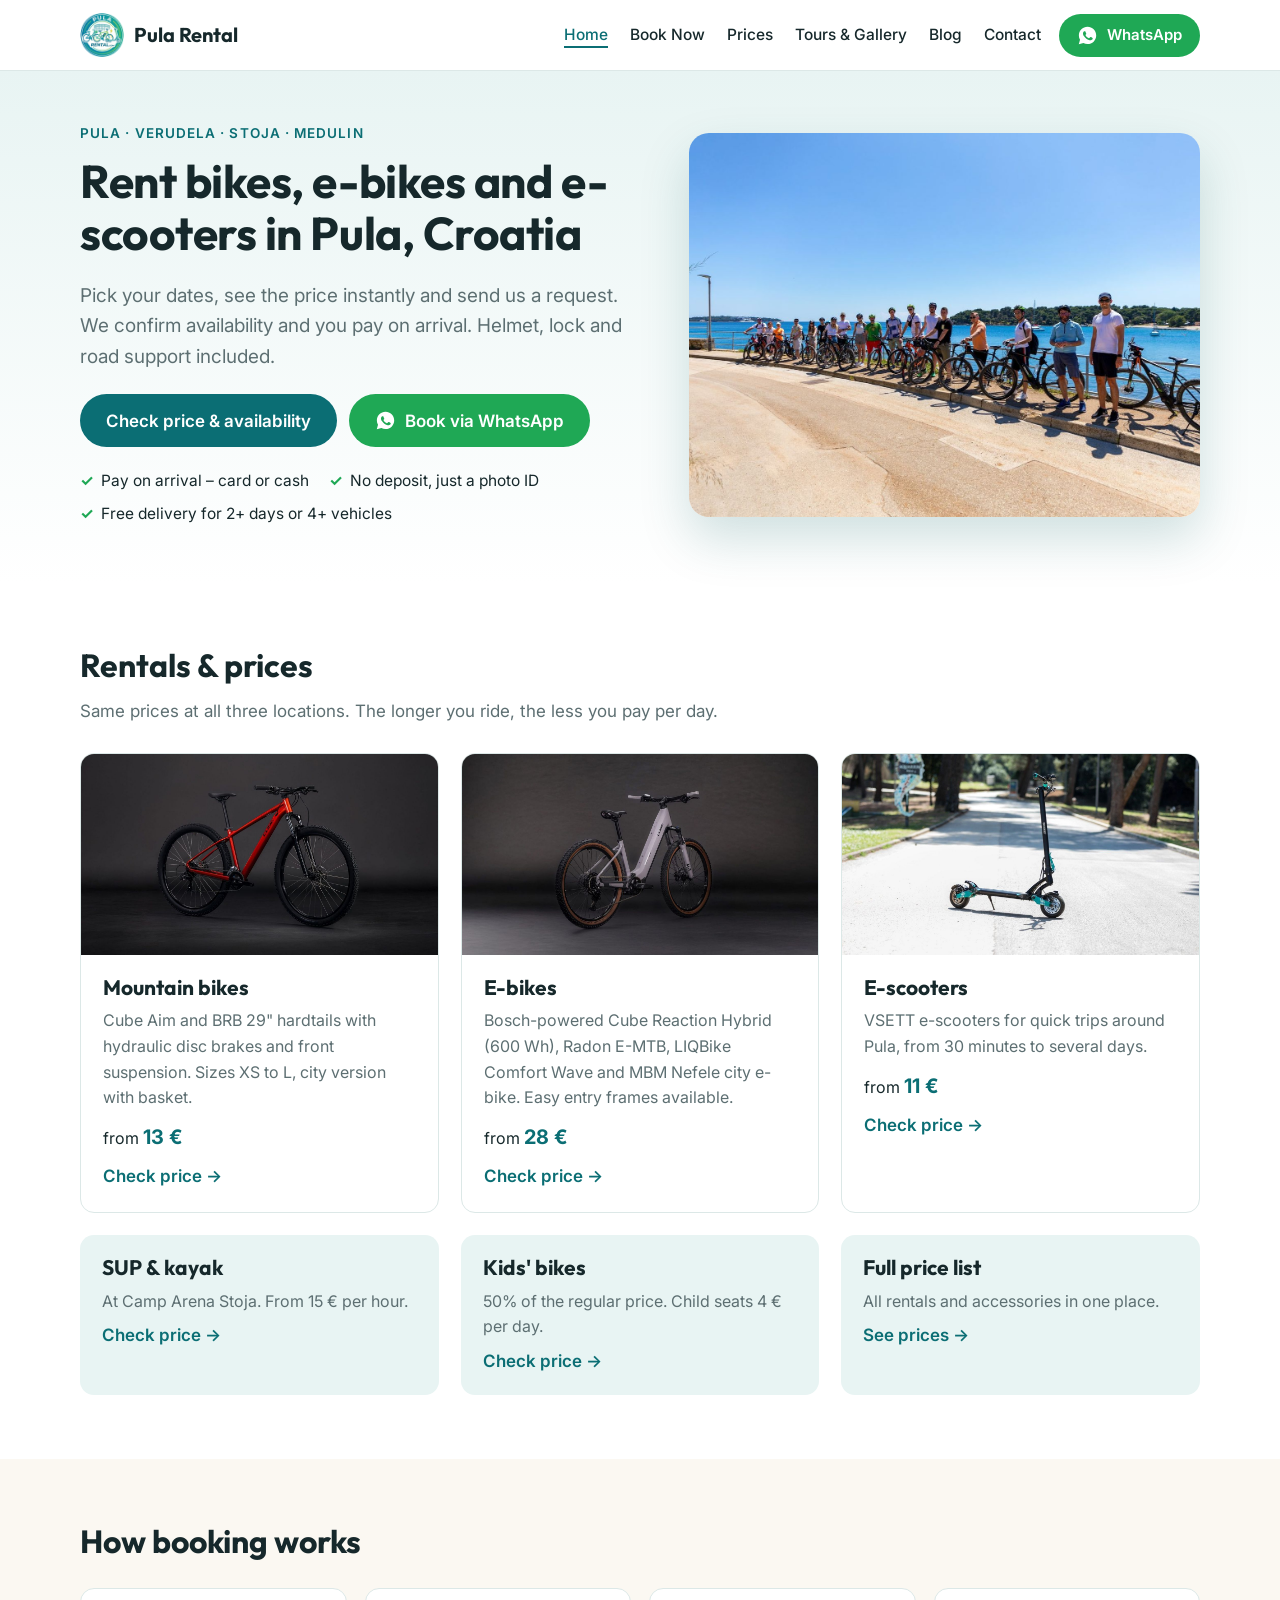
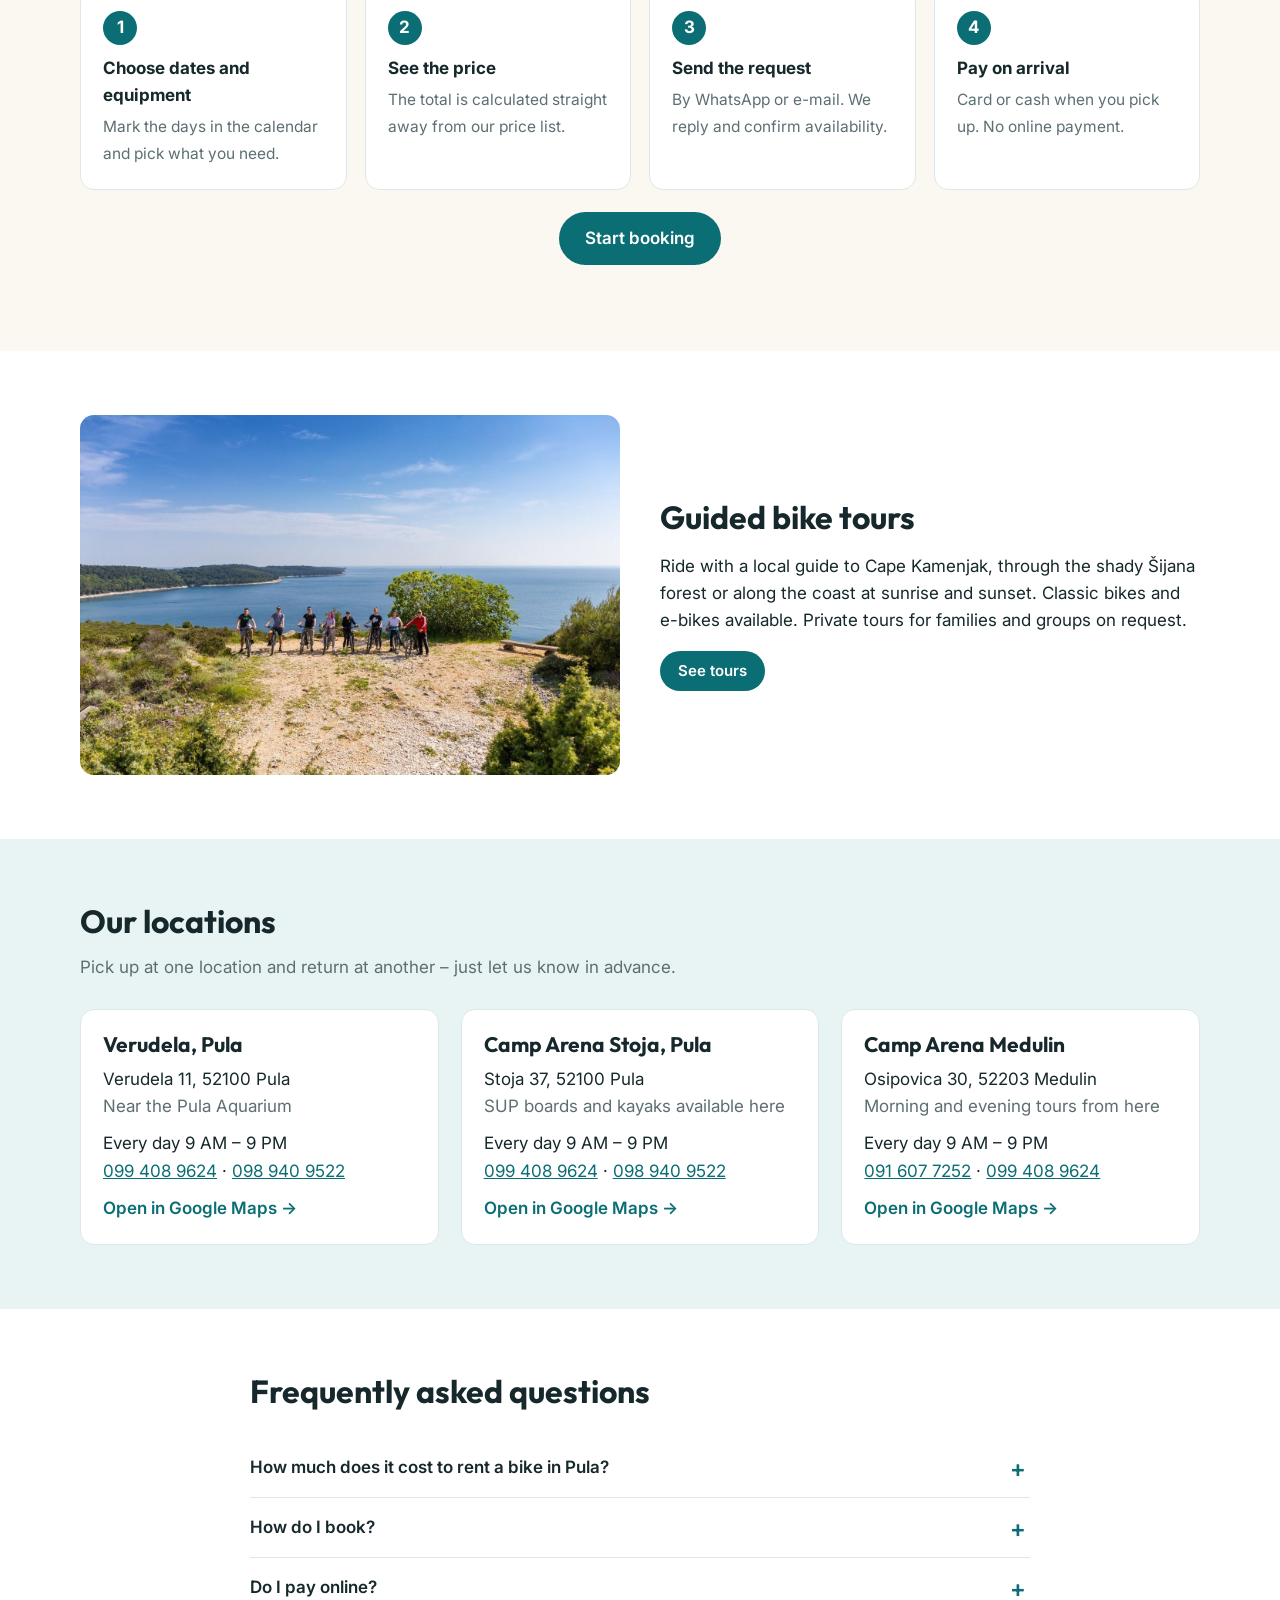
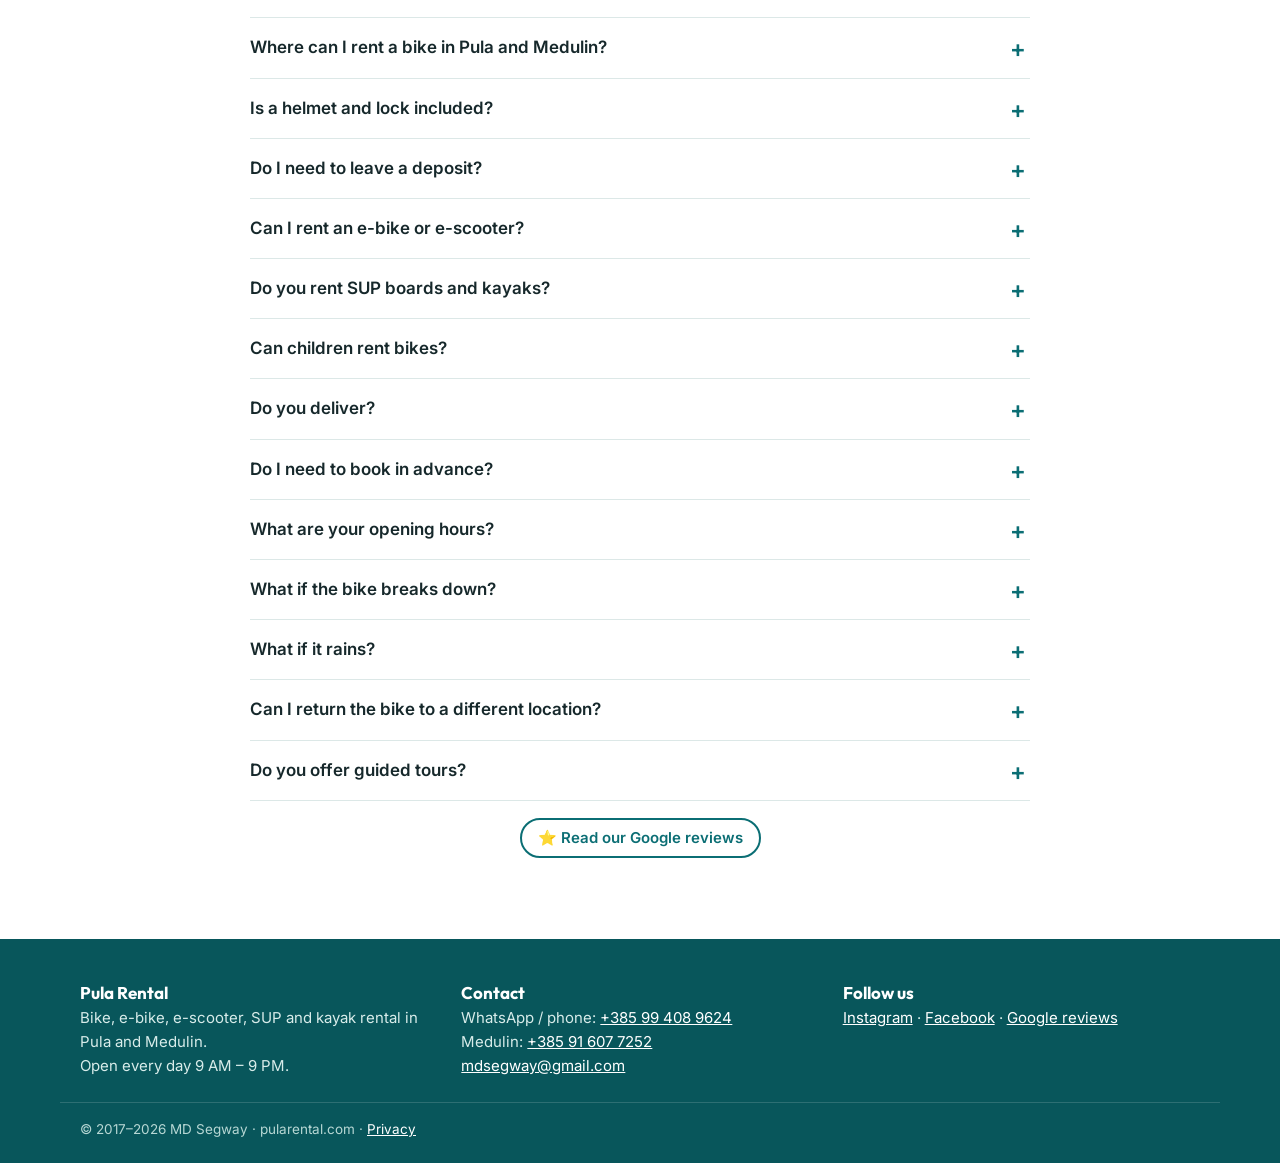
==== commit d8af1a2e: "Cijene SUP/kajak prema cjeniku, dodaci po danu (besplatni za 2+ dana osim sjedalice) Co-Authored-By:" ====
--- a/index.html
+++ b/index.html
@@ -20,7 +20,7 @@
 <link rel="stylesheet" href="/css/site.css">
 <script async src="https://www.googletagmanager.com/gtag/js?id=AW-18300638741"></script>
 <script>window.dataLayer=window.dataLayer||[];function gtag(){dataLayer.push(arguments);}gtag('js',new Date());gtag('config','AW-18300638741');</script>
-<script type="application/ld+json">{"@context": "https://schema.org", "@graph": [{"@type": "Organization", "@id": "https://www.pularental.com/#org", "name": "Pula Rental (MD Segway)", "url": "https://www.pularental.com/", "logo": "https://www.pularental.com/i/logo.png", "email": "mdsegway@gmail.com", "telephone": "+385994089624", "sameAs": ["https://www.instagram.com/mdsegway", "https://www.facebook.com/share/1E3GsqCAwR/"]}, {"@type": "BikeStore", "@id": "https://www.pularental.com/#verudela", "name": "Pula Rental – Verudela, Pula", "url": "https://www.pularental.com/contact", "image": "https://www.pularental.com/i/hero.jpg", "telephone": "+385994089624", "email": "mdsegway@gmail.com", "priceRange": "€", "address": {"@type": "PostalAddress", "streetAddress": "Verudela 11", "addressLocality": "Pula", "postalCode": "52100", "addressCountry": "HR"}, "openingHoursSpecification": [{"@type": "OpeningHoursSpecification", "dayOfWeek": ["Monday", "Tuesday", "Wednesday", "Thursday", "Friday", "Saturday", "Sunday"], "opens": "09:00", "closes": "21:00"}], "parentOrganization": {"@id": "https://www.pularental.com/#org"}}, {"@type": "SportingGoodsStore", "@id": "https://www.pularental.com/#stoja", "name": "Pula Rental – Camp Arena Stoja, Pula", "url": "https://www.pularental.com/contact", "image": "https://www.pularental.com/i/hero.jpg", "telephone": "+385994089624", "email": "mdsegway@gmail.com", "priceRange": "€", "address": {"@type": "PostalAddress", "streetAddress": "Stoja 37", "addressLocality": "Pula", "postalCode": "52100", "addressCountry": "HR"}, "openingHoursSpecification": [{"@type": "OpeningHoursSpecification", "dayOfWeek": ["Monday", "Tuesday", "Wednesday", "Thursday", "Friday", "Saturday", "Sunday"], "opens": "09:00", "closes": "21:00"}], "parentOrganization": {"@id": "https://www.pularental.com/#org"}}, {"@type": "BikeStore", "@id": "https://www.pularental.com/#medulin", "name": "Pula Rental – Camp Arena Medulin", "url": "https://www.pularental.com/contact", "image": "https://www.pularental.com/i/hero.jpg", "telephone": "+385916077252", "email": "mdsegway@gmail.com", "priceRange": "€", "address": {"@type": "PostalAddress", "streetAddress": "Osipovica 30", "addressLocality": "Medulin", "postalCode": "52203", "addressCountry": "HR"}, "openingHoursSpecification": [{"@type": "OpeningHoursSpecification", "dayOfWeek": ["Monday", "Tuesday", "Wednesday", "Thursday", "Friday", "Saturday", "Sunday"], "opens": "09:00", "closes": "21:00"}], "parentOrganization": {"@id": "https://www.pularental.com/#org"}}, {"@type": "FAQPage", "mainEntity": [{"@type": "Question", "name": "How much does it cost to rent a bike in Pula?", "acceptedAnswer": {"@type": "Answer", "text": "A regular bike costs 15 € for 3 hours or 22 € for one day. Multi-day rentals are cheaper per day: 17 € per day for 2 days, 15 € per day for 3 days and 13 € per day for 4 or more days. E-bikes start at 33 € for 3 hours or 39 € per day, e-scooters at 11 € for 30 minutes or 34 € per day. Children's bikes are 50% of the regular price."}}, {"@type": "Question", "name": "How do I book?", "acceptedAnswer": {"@type": "Answer", "text": "Choose the dates and what you want to rent on the Book Now page. You will see the price straight away. Send us the request by WhatsApp or e-mail and we confirm availability. You pay when you pick up the equipment."}}, {"@type": "Question", "name": "Do I pay online?", "acceptedAnswer": {"@type": "Answer", "text": "No. There is no online payment. You pay on arrival, by card (Mastercard, Visa) or in cash."}}, {"@type": "Question", "name": "Where can I rent a bike in Pula and Medulin?", "acceptedAnswer": {"@type": "Answer", "text": "We have three locations: Verudela (near the Aquarium) and Camp Arena Stoja in Pula, and Camp Arena Medulin in Medulin."}}, {"@type": "Question", "name": "Is a helmet and lock included?", "acceptedAnswer": {"@type": "Answer", "text": "Yes. Every rental includes a helmet and a lock free of charge."}}, {"@type": "Question", "name": "Do I need to leave a deposit?", "acceptedAnswer": {"@type": "Answer", "text": "No deposit is required. You only need to show a valid photo ID (identity card, passport or driver's licence) when you pick up your rental."}}, {"@type": "Question", "name": "Can I rent an e-bike or e-scooter?", "acceptedAnswer": {"@type": "Answer", "text": "Yes, e-bikes and e-scooters are available at all three locations. E-bikes are perfect for longer rides to Cape Kamenjak or along the Medulin coast."}}, {"@type": "Question", "name": "Do you rent SUP boards and kayaks?", "acceptedAnswer": {"@type": "Answer", "text": "Yes, SUP boards and kayaks are available at Camp Arena Stoja in Pula."}}, {"@type": "Question", "name": "Can children rent bikes?", "acceptedAnswer": {"@type": "Answer", "text": "Yes. Children's bikes are 50% of the regular price, and child seats are available for 4 €."}}, {"@type": "Question", "name": "Do you deliver?", "acceptedAnswer": {"@type": "Answer", "text": "Delivery is free for bike and e-scooter rentals of 2 or more days, or for bookings of 4 or more vehicles. Mention your accommodation in the request."}}, {"@type": "Question", "name": "Do I need to book in advance?", "acceptedAnswer": {"@type": "Answer", "text": "Walk-ins are welcome, but in July and August we recommend sending a request in advance so we can keep the equipment for you."}}, {"@type": "Question", "name": "What are your opening hours?", "acceptedAnswer": {"@type": "Answer", "text": "We are open every day from 9 AM to 9 PM at all locations."}}, {"@type": "Question", "name": "What if the bike breaks down?", "acceptedAnswer": {"@type": "Answer", "text": "We provide free support on the road. Call us and we will repair or replace your bike as quickly as possible anywhere in the Pula and Medulin area."}}, {"@type": "Question", "name": "What if it rains?", "acceptedAnswer": {"@type": "Answer", "text": "You can reschedule or cancel free of charge if the weather makes riding unsafe."}}, {"@type": "Question", "name": "Can I return the bike to a different location?", "acceptedAnswer": {"@type": "Answer", "text": "Yes. You can pick up at Verudela and return at Camp Stoja or Camp Arena Medulin – just let us know in advance."}}, {"@type": "Question", "name": "Do you offer guided tours?", "acceptedAnswer": {"@type": "Answer", "text": "Yes. We run guided tours from Verudela to Cape Kamenjak and to the Šijana forest, plus sunrise and sunset rides. Private tours for families and groups are available on request."}}]}]}</script>
+<script type="application/ld+json">{"@context": "https://schema.org", "@graph": [{"@type": "Organization", "@id": "https://www.pularental.com/#org", "name": "Pula Rental (MD Segway)", "url": "https://www.pularental.com/", "logo": "https://www.pularental.com/i/logo.png", "email": "mdsegway@gmail.com", "telephone": "+385994089624", "sameAs": ["https://www.instagram.com/mdsegway", "https://www.facebook.com/share/1E3GsqCAwR/"]}, {"@type": "BikeStore", "@id": "https://www.pularental.com/#verudela", "name": "Pula Rental – Verudela, Pula", "url": "https://www.pularental.com/contact", "image": "https://www.pularental.com/i/hero.jpg", "telephone": "+385994089624", "email": "mdsegway@gmail.com", "priceRange": "€", "address": {"@type": "PostalAddress", "streetAddress": "Verudela 11", "addressLocality": "Pula", "postalCode": "52100", "addressCountry": "HR"}, "openingHoursSpecification": [{"@type": "OpeningHoursSpecification", "dayOfWeek": ["Monday", "Tuesday", "Wednesday", "Thursday", "Friday", "Saturday", "Sunday"], "opens": "09:00", "closes": "21:00"}], "parentOrganization": {"@id": "https://www.pularental.com/#org"}}, {"@type": "SportingGoodsStore", "@id": "https://www.pularental.com/#stoja", "name": "Pula Rental – Camp Arena Stoja, Pula", "url": "https://www.pularental.com/contact", "image": "https://www.pularental.com/i/hero.jpg", "telephone": "+385994089624", "email": "mdsegway@gmail.com", "priceRange": "€", "address": {"@type": "PostalAddress", "streetAddress": "Stoja 37", "addressLocality": "Pula", "postalCode": "52100", "addressCountry": "HR"}, "openingHoursSpecification": [{"@type": "OpeningHoursSpecification", "dayOfWeek": ["Monday", "Tuesday", "Wednesday", "Thursday", "Friday", "Saturday", "Sunday"], "opens": "09:00", "closes": "21:00"}], "parentOrganization": {"@id": "https://www.pularental.com/#org"}}, {"@type": "BikeStore", "@id": "https://www.pularental.com/#medulin", "name": "Pula Rental – Camp Arena Medulin", "url": "https://www.pularental.com/contact", "image": "https://www.pularental.com/i/hero.jpg", "telephone": "+385916077252", "email": "mdsegway@gmail.com", "priceRange": "€", "address": {"@type": "PostalAddress", "streetAddress": "Osipovica 30", "addressLocality": "Medulin", "postalCode": "52203", "addressCountry": "HR"}, "openingHoursSpecification": [{"@type": "OpeningHoursSpecification", "dayOfWeek": ["Monday", "Tuesday", "Wednesday", "Thursday", "Friday", "Saturday", "Sunday"], "opens": "09:00", "closes": "21:00"}], "parentOrganization": {"@id": "https://www.pularental.com/#org"}}, {"@type": "FAQPage", "mainEntity": [{"@type": "Question", "name": "How much does it cost to rent a bike in Pula?", "acceptedAnswer": {"@type": "Answer", "text": "A regular bike costs 15 € for 3 hours or 22 € for one day. Multi-day rentals are cheaper per day: 17 € per day for 2 days, 15 € per day for 3 days and 13 € per day for 4 or more days. E-bikes start at 33 € for 3 hours or 39 € per day, e-scooters at 11 € for 30 minutes or 34 € per day. Children's bikes are 50% of the regular price."}}, {"@type": "Question", "name": "How do I book?", "acceptedAnswer": {"@type": "Answer", "text": "Choose the dates and what you want to rent on the Book Now page. You will see the price straight away. Send us the request by WhatsApp or e-mail and we confirm availability. You pay when you pick up the equipment."}}, {"@type": "Question", "name": "Do I pay online?", "acceptedAnswer": {"@type": "Answer", "text": "No. There is no online payment. You pay on arrival, by card (Mastercard, Visa) or in cash."}}, {"@type": "Question", "name": "Where can I rent a bike in Pula and Medulin?", "acceptedAnswer": {"@type": "Answer", "text": "We have three locations: Verudela (near the Aquarium) and Camp Arena Stoja in Pula, and Camp Arena Medulin in Medulin."}}, {"@type": "Question", "name": "Is a helmet and lock included?", "acceptedAnswer": {"@type": "Answer", "text": "Yes. Every rental includes a helmet and a lock free of charge."}}, {"@type": "Question", "name": "Do I need to leave a deposit?", "acceptedAnswer": {"@type": "Answer", "text": "No deposit is required. You only need to show a valid photo ID (identity card, passport or driver's licence) when you pick up your rental."}}, {"@type": "Question", "name": "Can I rent an e-bike or e-scooter?", "acceptedAnswer": {"@type": "Answer", "text": "Yes, e-bikes and e-scooters are available at all three locations. E-bikes are perfect for longer rides to Cape Kamenjak or along the Medulin coast."}}, {"@type": "Question", "name": "Do you rent SUP boards and kayaks?", "acceptedAnswer": {"@type": "Answer", "text": "Yes, SUP boards and kayaks are available at Camp Arena Stoja in Pula."}}, {"@type": "Question", "name": "Can children rent bikes?", "acceptedAnswer": {"@type": "Answer", "text": "Yes. Children's bikes are 50% of the regular price. Child seats cost 4 € per day."}}, {"@type": "Question", "name": "Do you deliver?", "acceptedAnswer": {"@type": "Answer", "text": "Delivery is free for bike and e-scooter rentals of 2 or more days, or for bookings of 4 or more vehicles. Mention your accommodation in the request."}}, {"@type": "Question", "name": "Do I need to book in advance?", "acceptedAnswer": {"@type": "Answer", "text": "Walk-ins are welcome, but in July and August we recommend sending a request in advance so we can keep the equipment for you."}}, {"@type": "Question", "name": "What are your opening hours?", "acceptedAnswer": {"@type": "Answer", "text": "We are open every day from 9 AM to 9 PM at all locations."}}, {"@type": "Question", "name": "What if the bike breaks down?", "acceptedAnswer": {"@type": "Answer", "text": "We provide free support on the road. Call us and we will repair or replace your bike as quickly as possible anywhere in the Pula and Medulin area."}}, {"@type": "Question", "name": "What if it rains?", "acceptedAnswer": {"@type": "Answer", "text": "You can reschedule or cancel free of charge if the weather makes riding unsafe."}}, {"@type": "Question", "name": "Can I return the bike to a different location?", "acceptedAnswer": {"@type": "Answer", "text": "Yes. You can pick up at Verudela and return at Camp Stoja or Camp Arena Medulin – just let us know in advance."}}, {"@type": "Question", "name": "Do you offer guided tours?", "acceptedAnswer": {"@type": "Answer", "text": "Yes. We run guided tours from Verudela to Cape Kamenjak and to the Šijana forest, plus sunrise and sunset rides. Private tours for families and groups are available on request."}}]}]}</script>
 
 </head>
 <body>
@@ -71,7 +71,7 @@
 </article></div>
     <div class="sub-row">
       <div class="mini"><h3>SUP &amp; kayak</h3><p>At Camp Arena Stoja. From 15 € per hour.</p><a class="link" href="/book-now?i=sup">Check price →</a></div>
-      <div class="mini"><h3>Kids' bikes</h3><p>50% of the regular price. Child seats 4 €.</p><a class="link" href="/book-now?i=kids">Check price →</a></div>
+      <div class="mini"><h3>Kids' bikes</h3><p>50% of the regular price. Child seats 4 € per day.</p><a class="link" href="/book-now?i=kids">Check price →</a></div>
       <div class="mini"><h3>Full price list</h3><p>All rentals and accessories in one place.</p><a class="link" href="/prices">See prices →</a></div>
     </div>
   </div>
@@ -123,7 +123,7 @@
 <section>
   <div class="wrap narrow">
     <div class="sh"><h2>Frequently asked questions</h2></div>
-    <div class="faq"><details><summary>How much does it cost to rent a bike in Pula?</summary><p>A regular bike costs 15 € for 3 hours or 22 € for one day. Multi-day rentals are cheaper per day: 17 € per day for 2 days, 15 € per day for 3 days and 13 € per day for 4 or more days. E-bikes start at 33 € for 3 hours or 39 € per day, e-scooters at 11 € for 30 minutes or 34 € per day. Children's bikes are 50% of the regular price.</p></details><details><summary>How do I book?</summary><p>Choose the dates and what you want to rent on the <a href="/book-now">Book Now</a> page. You will see the price straight away. Send us the request by WhatsApp or e-mail and we confirm availability. You pay when you pick up the equipment.</p></details><details><summary>Do I pay online?</summary><p>No. There is no online payment. You pay on arrival, by card (Mastercard, Visa) or in cash.</p></details><details><summary>Where can I rent a bike in Pula and Medulin?</summary><p>We have three locations: Verudela (near the Aquarium) and Camp Arena Stoja in Pula, and Camp Arena Medulin in Medulin.</p></details><details><summary>Is a helmet and lock included?</summary><p>Yes. Every rental includes a helmet and a lock free of charge.</p></details><details><summary>Do I need to leave a deposit?</summary><p>No deposit is required. You only need to show a valid photo ID (identity card, passport or driver's licence) when you pick up your rental.</p></details><details><summary>Can I rent an e-bike or e-scooter?</summary><p>Yes, e-bikes and e-scooters are available at all three locations. E-bikes are perfect for longer rides to Cape Kamenjak or along the Medulin coast.</p></details><details><summary>Do you rent SUP boards and kayaks?</summary><p>Yes, SUP boards and kayaks are available at Camp Arena Stoja in Pula.</p></details><details><summary>Can children rent bikes?</summary><p>Yes. Children's bikes are 50% of the regular price, and child seats are available for 4 €.</p></details><details><summary>Do you deliver?</summary><p>Delivery is free for bike and e-scooter rentals of 2 or more days, or for bookings of 4 or more vehicles. Mention your accommodation in the request.</p></details><details><summary>Do I need to book in advance?</summary><p>Walk-ins are welcome, but in July and August we recommend sending a request in advance so we can keep the equipment for you.</p></details><details><summary>What are your opening hours?</summary><p>We are open every day from 9 AM to 9 PM at all locations.</p></details><details><summary>What if the bike breaks down?</summary><p>We provide free support on the road. Call us and we will repair or replace your bike as quickly as possible anywhere in the Pula and Medulin area.</p></details><details><summary>What if it rains?</summary><p>You can reschedule or cancel free of charge if the weather makes riding unsafe.</p></details><details><summary>Can I return the bike to a different location?</summary><p>Yes. You can pick up at Verudela and return at Camp Stoja or Camp Arena Medulin – just let us know in advance.</p></details><details><summary>Do you offer guided tours?</summary><p>Yes. We run guided tours from Verudela to Cape Kamenjak and to the Šijana forest, plus sunrise and sunset rides. Private tours for families and groups are available on request.</p></details></div>
+    <div class="faq"><details><summary>How much does it cost to rent a bike in Pula?</summary><p>A regular bike costs 15 € for 3 hours or 22 € for one day. Multi-day rentals are cheaper per day: 17 € per day for 2 days, 15 € per day for 3 days and 13 € per day for 4 or more days. E-bikes start at 33 € for 3 hours or 39 € per day, e-scooters at 11 € for 30 minutes or 34 € per day. Children's bikes are 50% of the regular price.</p></details><details><summary>How do I book?</summary><p>Choose the dates and what you want to rent on the <a href="/book-now">Book Now</a> page. You will see the price straight away. Send us the request by WhatsApp or e-mail and we confirm availability. You pay when you pick up the equipment.</p></details><details><summary>Do I pay online?</summary><p>No. There is no online payment. You pay on arrival, by card (Mastercard, Visa) or in cash.</p></details><details><summary>Where can I rent a bike in Pula and Medulin?</summary><p>We have three locations: Verudela (near the Aquarium) and Camp Arena Stoja in Pula, and Camp Arena Medulin in Medulin.</p></details><details><summary>Is a helmet and lock included?</summary><p>Yes. Every rental includes a helmet and a lock free of charge.</p></details><details><summary>Do I need to leave a deposit?</summary><p>No deposit is required. You only need to show a valid photo ID (identity card, passport or driver's licence) when you pick up your rental.</p></details><details><summary>Can I rent an e-bike or e-scooter?</summary><p>Yes, e-bikes and e-scooters are available at all three locations. E-bikes are perfect for longer rides to Cape Kamenjak or along the Medulin coast.</p></details><details><summary>Do you rent SUP boards and kayaks?</summary><p>Yes, SUP boards and kayaks are available at Camp Arena Stoja in Pula.</p></details><details><summary>Can children rent bikes?</summary><p>Yes. Children's bikes are 50% of the regular price. Child seats cost 4 € per day.</p></details><details><summary>Do you deliver?</summary><p>Delivery is free for bike and e-scooter rentals of 2 or more days, or for bookings of 4 or more vehicles. Mention your accommodation in the request.</p></details><details><summary>Do I need to book in advance?</summary><p>Walk-ins are welcome, but in July and August we recommend sending a request in advance so we can keep the equipment for you.</p></details><details><summary>What are your opening hours?</summary><p>We are open every day from 9 AM to 9 PM at all locations.</p></details><details><summary>What if the bike breaks down?</summary><p>We provide free support on the road. Call us and we will repair or replace your bike as quickly as possible anywhere in the Pula and Medulin area.</p></details><details><summary>What if it rains?</summary><p>You can reschedule or cancel free of charge if the weather makes riding unsafe.</p></details><details><summary>Can I return the bike to a different location?</summary><p>Yes. You can pick up at Verudela and return at Camp Stoja or Camp Arena Medulin – just let us know in advance.</p></details><details><summary>Do you offer guided tours?</summary><p>Yes. We run guided tours from Verudela to Cape Kamenjak and to the Šijana forest, plus sunrise and sunset rides. Private tours for families and groups are available on request.</p></details></div>
     <p class="center"><a class="btn btn-ghost btn-sm" href="https://g.page/r/CVAbX9tgbK7REBM/review" target="_blank" rel="noopener">⭐ Read our Google reviews</a></p>
   </div>
 </section>
